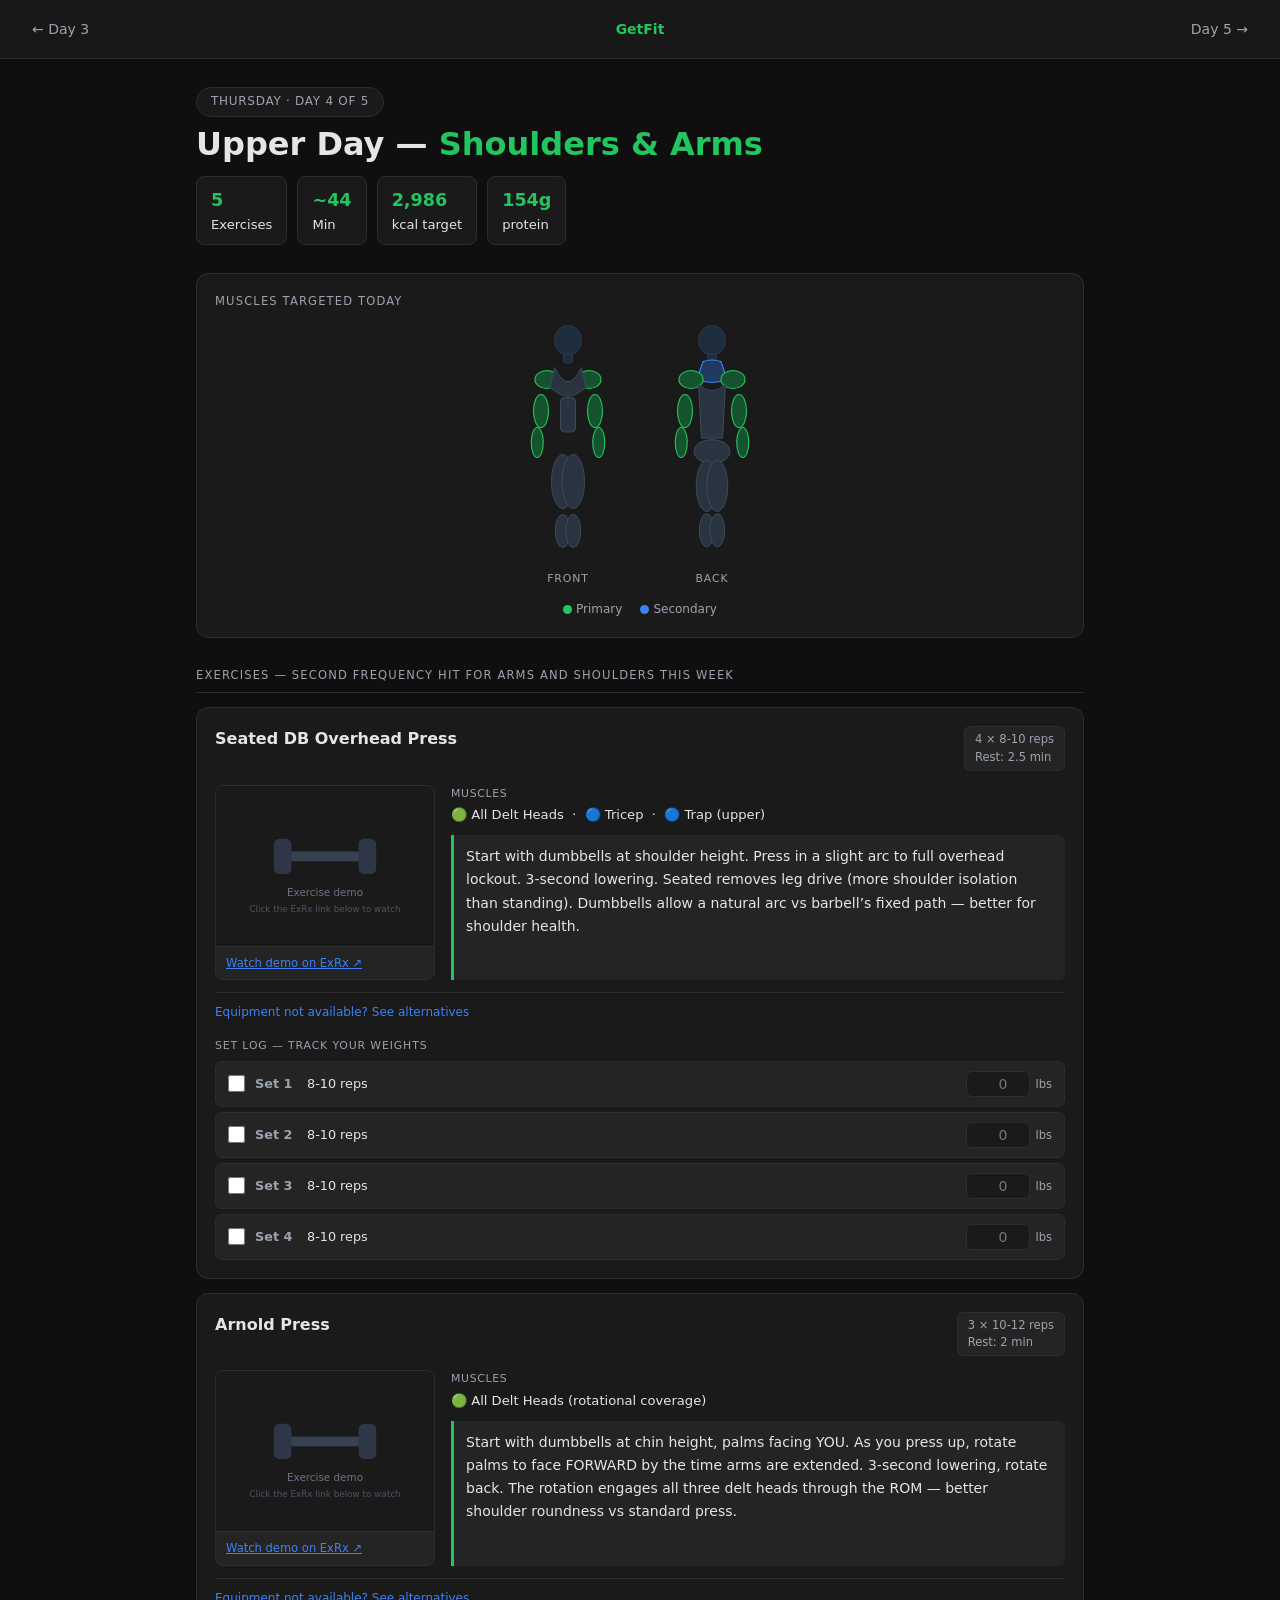
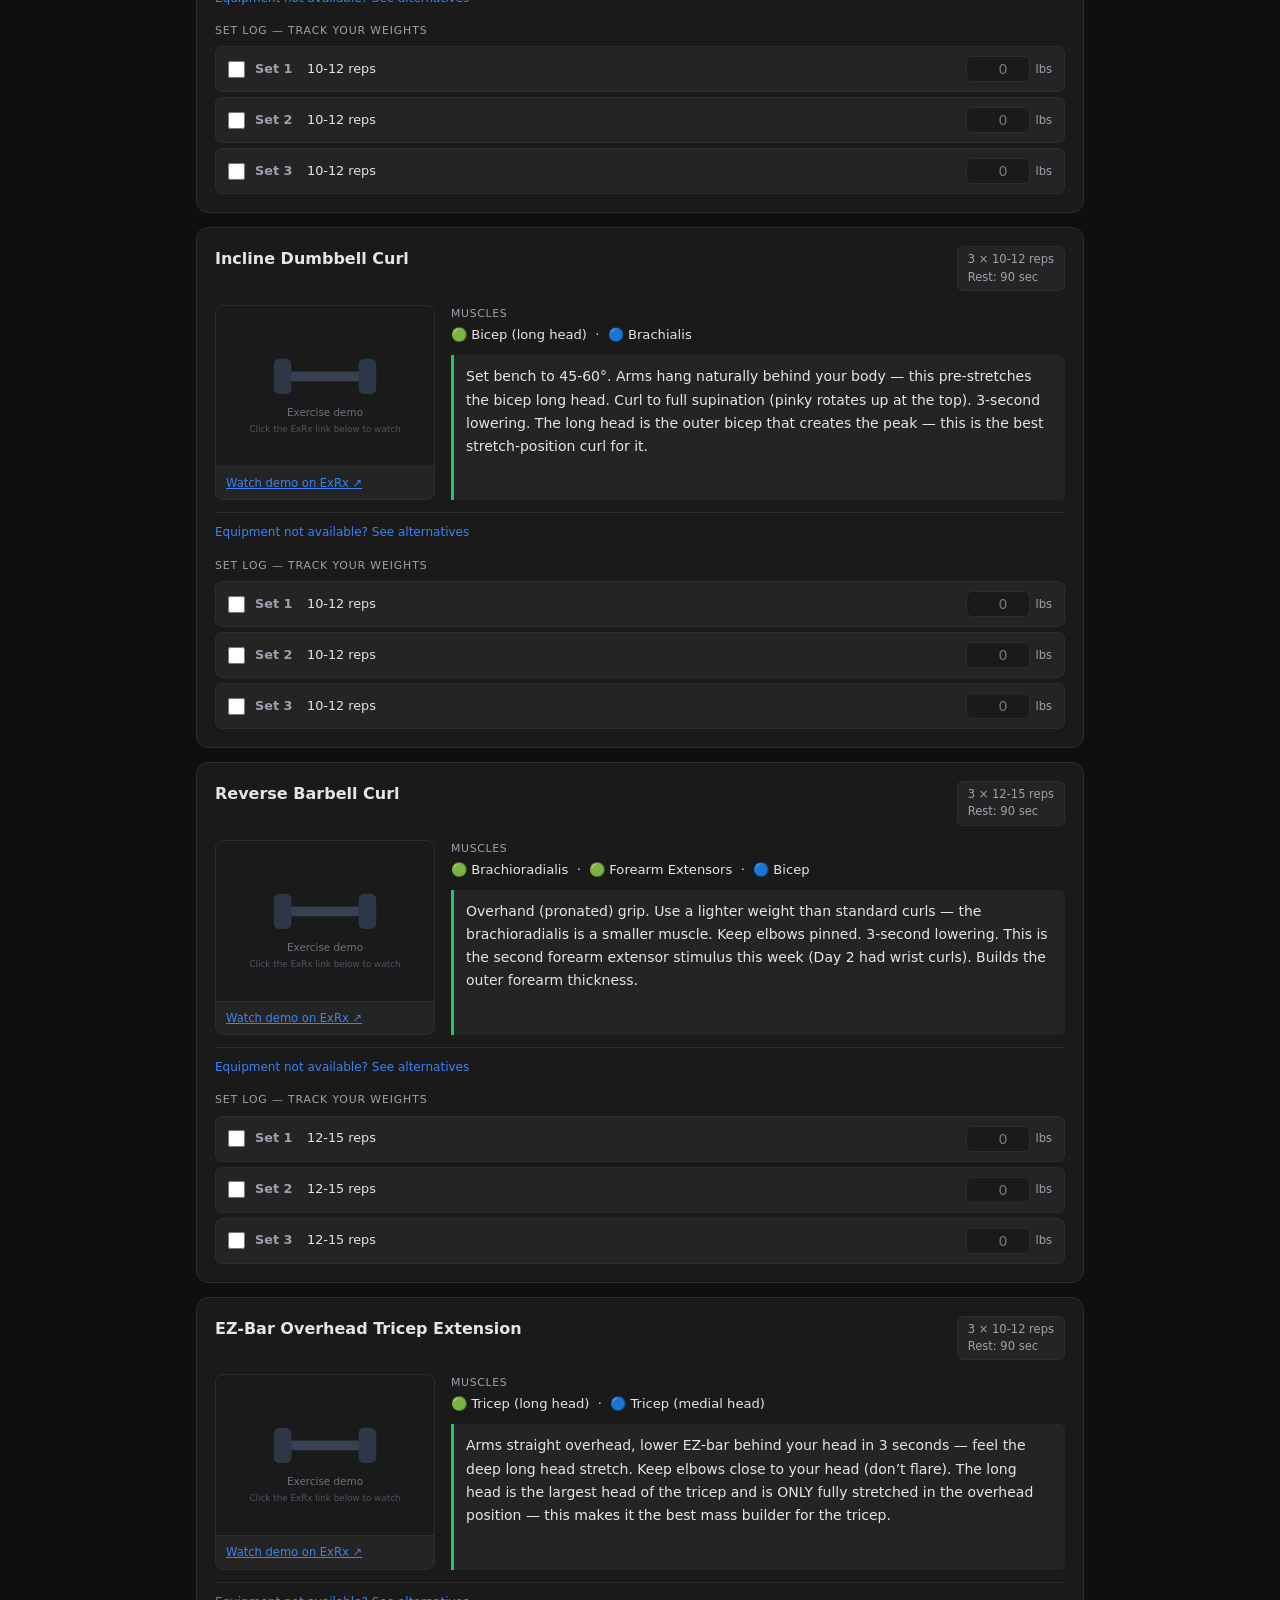
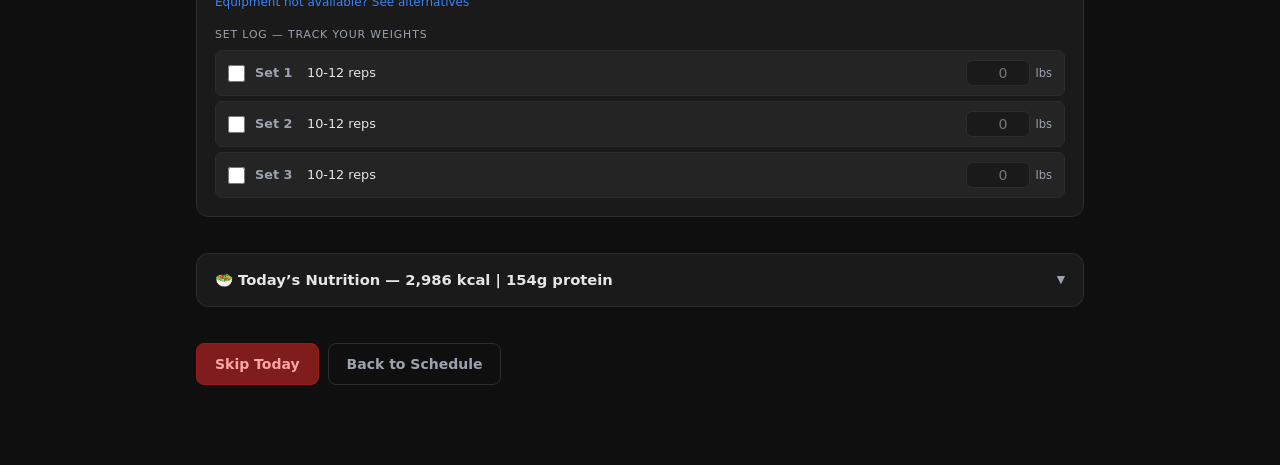
==== workouts/day4-upper.html @ 431357a0 "Merge pull request #1 from PrashantKrs/claude/muscle-gain-workout-plan-ra5Ww Muscle-gain workout pla" ====
<!DOCTYPE html>
<html lang="en">
<head>
  <meta charset="UTF-8">
  <meta name="viewport" content="width=device-width, initial-scale=1.0">
  <title>Day 4 — Upper | GetFit</title>
  <link rel="stylesheet" href="../assets/style.css">
</head>
<body>

<nav class="site-nav">
  <a class="nav-prev" href="day3-legs.html">← Day 3</a>
  <a class="nav-home" href="index.html">GetFit</a>
  <a class="nav-next" href="day5-lower.html">Day 5 →</a>
</nav>

<div class="page">
  <header class="day-header">
    <div class="day-badge">Thursday · Day 4 of 5</div>
    <h1>Upper Day — <em>Shoulders &amp; Arms</em></h1>
    <div class="day-stats">
      <div class="stat-chip"><strong>5</strong> Exercises</div>
      <div class="stat-chip"><strong>~44</strong> Min</div>
      <div class="stat-chip"><strong>2,986</strong> kcal target</div>
      <div class="stat-chip"><strong>154g</strong> protein</div>
    </div>
  </header>

  <section class="muscle-map">
    <p class="muscle-map-title">Muscles Targeted Today</p>
    <div class="muscle-figures">
      <figure class="muscle-figure">
        <svg viewBox="0 0 160 310" xmlns="http://www.w3.org/2000/svg" aria-label="Front — shoulders, biceps and forearms highlighted">
          <ellipse cx="80" cy="22" rx="18" ry="20" fill="#1e2d3d" stroke="#2d4056" stroke-width="1"/>
          <rect x="74" y="40" width="12" height="12" rx="3" fill="#1e2d3d" stroke="#2d4056" stroke-width="1"/>
          <ellipse cx="52" cy="74" rx="16" ry="12" fill="#14532d" stroke="#22c55e" stroke-width="1.5"/>
          <ellipse cx="108" cy="74" rx="16" ry="12" fill="#14532d" stroke="#22c55e" stroke-width="1.5"/>
          <path d="M62,58 Q80,96 98,58 L104,84 Q80,108 56,84 Z" fill="#2a3441" stroke="#3d4f61" stroke-width="1.2"/>
          <ellipse cx="44" cy="116" rx="10" ry="22" fill="#14532d" stroke="#22c55e" stroke-width="1.5"/>
          <ellipse cx="116" cy="116" rx="10" ry="22" fill="#14532d" stroke="#22c55e" stroke-width="1.5"/>
          <ellipse cx="39" cy="158" rx="8" ry="20" fill="#14532d" stroke="#22c55e" stroke-width="1.5"/>
          <ellipse cx="121" cy="158" rx="8" ry="20" fill="#14532d" stroke="#22c55e" stroke-width="1.5"/>
          <rect x="70" y="98" width="20" height="46" rx="5" fill="#2a3441" stroke="#3d4f61" stroke-width="1.2"/>
          <ellipse cx="73" cy="210" rx="15" ry="36" fill="#2a3441" stroke="#3d4f61" stroke-width="1.2"/>
          <ellipse cx="87" cy="210" rx="15" ry="36" fill="#2a3441" stroke="#3d4f61" stroke-width="1.2"/>
          <ellipse cx="73" cy="276" rx="10" ry="22" fill="#2a3441" stroke="#3d4f61" stroke-width="1.2"/>
          <ellipse cx="87" cy="276" rx="10" ry="22" fill="#2a3441" stroke="#3d4f61" stroke-width="1.2"/>
        </svg>
        <figcaption>Front</figcaption>
      </figure>
      <figure class="muscle-figure">
        <svg viewBox="0 0 160 310" xmlns="http://www.w3.org/2000/svg" aria-label="Back — rear delt and triceps active, traps secondary">
          <ellipse cx="80" cy="22" rx="18" ry="20" fill="#1e2d3d" stroke="#2d4056" stroke-width="1"/>
          <rect x="74" y="40" width="12" height="12" rx="3" fill="#1e2d3d" stroke="#2d4056" stroke-width="1"/>
          <path d="M68,50 Q80,46 92,50 L100,74 Q80,82 60,74 Z" fill="#1e3a5f" stroke="#3b82f6" stroke-width="1.5"/>
          <ellipse cx="52" cy="74" rx="16" ry="12" fill="#14532d" stroke="#22c55e" stroke-width="1.5"/>
          <ellipse cx="108" cy="74" rx="16" ry="12" fill="#14532d" stroke="#22c55e" stroke-width="1.5"/>
          <path d="M62,80 L66,152 L94,152 L98,80 Q80,98 62,80 Z" fill="#2a3441" stroke="#3d4f61" stroke-width="1.2"/>
          <ellipse cx="44" cy="116" rx="10" ry="22" fill="#14532d" stroke="#22c55e" stroke-width="1.5"/>
          <ellipse cx="116" cy="116" rx="10" ry="22" fill="#14532d" stroke="#22c55e" stroke-width="1.5"/>
          <ellipse cx="39" cy="158" rx="8" ry="20" fill="#14532d" stroke="#22c55e" stroke-width="1.5"/>
          <ellipse cx="121" cy="158" rx="8" ry="20" fill="#14532d" stroke="#22c55e" stroke-width="1.5"/>
          <ellipse cx="80" cy="170" rx="24" ry="16" fill="#2a3441" stroke="#3d4f61" stroke-width="1.2"/>
          <ellipse cx="73" cy="216" rx="14" ry="34" fill="#2a3441" stroke="#3d4f61" stroke-width="1.2"/>
          <ellipse cx="87" cy="216" rx="14" ry="34" fill="#2a3441" stroke="#3d4f61" stroke-width="1.2"/>
          <ellipse cx="73" cy="275" rx="10" ry="22" fill="#2a3441" stroke="#3d4f61" stroke-width="1.2"/>
          <ellipse cx="87" cy="275" rx="10" ry="22" fill="#2a3441" stroke="#3d4f61" stroke-width="1.2"/>
        </svg>
        <figcaption>Back</figcaption>
      </figure>
    </div>
    <div class="muscle-legend">
      <span><span class="ldot" style="background:#22c55e"></span>Primary</span>
      <span><span class="ldot" style="background:#3b82f6"></span>Secondary</span>
    </div>
  </section>

  <section>
    <p class="section-hd">Exercises — second frequency hit for arms and shoulders this week</p>

    <article class="exercise-card" data-day="4" data-exercise="db-ohp" data-sets="4" data-reps="8-10">
      <div class="exercise-header"><h3>Seated DB Overhead Press</h3><span class="exercise-meta">4 × 8-10 reps<br>Rest: 2.5 min</span></div>
      <div class="exercise-body">
        <figure class="exercise-demo">
          <img src="../assets/exercise-placeholder.svg" alt="Seated dumbbell overhead press — press to full overhead lockout, builds all three delt heads" loading="lazy">
          <figcaption><a href="https://exrx.net/WeightExercises/DeltoidAnterior/DBSeatedPress" target="_blank" rel="noopener">Watch demo on ExRx ↗</a></figcaption>
        </figure>
        <div class="exercise-info">
          <div class="muscles-line"><span class="label">Muscles</span>🟢 All Delt Heads &nbsp;·&nbsp; 🔵 Tricep &nbsp;·&nbsp; 🔵 Trap (upper)</div>
          <p class="cue">Start with dumbbells at shoulder height. Press in a slight arc to full overhead lockout. 3-second lowering. Seated removes leg drive (more shoulder isolation than standing). Dumbbells allow a natural arc vs barbell’s fixed path — better for shoulder health.</p>
        </div>
      </div>
      <details class="substitutes"><summary>Equipment not available? See alternatives</summary>
        <div class="substitutes-body">
          <div class="sub-item"><strong>Barbell Overhead Press</strong><span>Slightly less natural arc. Same stimulus. Same sets/reps.</span></div>
          <div class="sub-item"><strong>Smith Machine OHP</strong><span>Fixed path. Use when dumbbells are occupied. Same sets/reps.</span></div>
          <div class="sub-item"><strong>Machine Shoulder Press</strong><span>Guided path. Good if shoulder discomfort with free weights. Same sets/reps.</span></div>
        </div>
      </details>
      <div class="set-log" data-day="4" data-exercise="db-ohp" data-sets="4" data-reps="8-10"></div>
    </article>

    <article class="exercise-card" data-day="4" data-exercise="arnold-press" data-sets="3" data-reps="10-12">
      <div class="exercise-header"><h3>Arnold Press</h3><span class="exercise-meta">3 × 10-12 reps<br>Rest: 2 min</span></div>
      <div class="exercise-body">
        <figure class="exercise-demo">
          <img src="../assets/exercise-placeholder.svg" alt="Arnold press — rotate palms from facing you to facing forward as you press overhead" loading="lazy">
          <figcaption><a href="https://exrx.net/WeightExercises/DeltoidAnterior/DBSeatedArnoldPress" target="_blank" rel="noopener">Watch demo on ExRx ↗</a></figcaption>
        </figure>
        <div class="exercise-info">
          <div class="muscles-line"><span class="label">Muscles</span>🟢 All Delt Heads (rotational coverage)</div>
          <p class="cue">Start with dumbbells at chin height, palms facing YOU. As you press up, rotate palms to face FORWARD by the time arms are extended. 3-second lowering, rotate back. The rotation engages all three delt heads through the ROM — better shoulder roundness vs standard press.</p>
        </div>
      </div>
      <details class="substitutes"><summary>Equipment not available? See alternatives</summary>
        <div class="substitutes-body">
          <div class="sub-item"><strong>Seated DB OHP (standard)</strong><span>Skip rotation. Just add another set of standard OHP instead. 4 total sets.</span></div>
          <div class="sub-item"><strong>Landmine Press</strong><span>Angled press. Great for shoulder health. 3×10-12 each arm.</span></div>
        </div>
      </details>
      <div class="set-log" data-day="4" data-exercise="arnold-press" data-sets="3" data-reps="10-12"></div>
    </article>

    <article class="exercise-card" data-day="4" data-exercise="incline-curl" data-sets="3" data-reps="10-12">
      <div class="exercise-header"><h3>Incline Dumbbell Curl</h3><span class="exercise-meta">3 × 10-12 reps<br>Rest: 90 sec</span></div>
      <div class="exercise-body">
        <figure class="exercise-demo">
          <img src="../assets/exercise-placeholder.svg" alt="Incline dumbbell curl — arms hang behind body for maximum long head bicep stretch" loading="lazy">
          <figcaption><a href="https://exrx.net/WeightExercises/Biceps/DBInclineCurl" target="_blank" rel="noopener">Watch demo on ExRx ↗</a></figcaption>
        </figure>
        <div class="exercise-info">
          <div class="muscles-line"><span class="label">Muscles</span>🟢 Bicep (long head) &nbsp;·&nbsp; 🔵 Brachialis</div>
          <p class="cue">Set bench to 45-60°. Arms hang naturally behind your body — this pre-stretches the bicep long head. Curl to full supination (pinky rotates up at the top). 3-second lowering. The long head is the outer bicep that creates the peak — this is the best stretch-position curl for it.</p>
        </div>
      </div>
      <details class="substitutes"><summary>Equipment not available? See alternatives</summary>
        <div class="substitutes-body">
          <div class="sub-item"><strong>Cable Curl (low pulley)</strong><span>Constant tension. 3×12-15.</span></div>
          <div class="sub-item"><strong>Preacher Curl</strong><span>Isolates at the shortened position. Good paired with incline for full ROM coverage. Same sets/reps.</span></div>
          <div class="sub-item"><strong>Concentration Curl</strong><span>Seated, elbow braced on thigh. High peak contraction. 3×10-12.</span></div>
        </div>
      </details>
      <div class="set-log" data-day="4" data-exercise="incline-curl" data-sets="3" data-reps="10-12"></div>
    </article>

    <article class="exercise-card" data-day="4" data-exercise="reverse-curl" data-sets="3" data-reps="12-15">
      <div class="exercise-header"><h3>Reverse Barbell Curl</h3><span class="exercise-meta">3 × 12-15 reps<br>Rest: 90 sec</span></div>
      <div class="exercise-body">
        <figure class="exercise-demo">
          <img src="../assets/exercise-placeholder.svg" alt="Reverse barbell curl — overhand grip, targets brachioradialis and forearm extensors" loading="lazy">
          <figcaption><a href="https://exrx.net/WeightExercises/Brachioradialis/BBReverseCurl" target="_blank" rel="noopener">Watch demo on ExRx ↗</a></figcaption>
        </figure>
        <div class="exercise-info">
          <div class="muscles-line"><span class="label">Muscles</span>🟢 Brachioradialis &nbsp;·&nbsp; 🟢 Forearm Extensors &nbsp;·&nbsp; 🔵 Bicep</div>
          <p class="cue">Overhand (pronated) grip. Use a lighter weight than standard curls — the brachioradialis is a smaller muscle. Keep elbows pinned. 3-second lowering. This is the second forearm extensor stimulus this week (Day 2 had wrist curls). Builds the outer forearm thickness.</p>
        </div>
      </div>
      <details class="substitutes"><summary>Equipment not available? See alternatives</summary>
        <div class="substitutes-body">
          <div class="sub-item"><strong>Reverse DB Curl</strong><span>Same movement with dumbbells. Allows independent arm action. Same sets/reps.</span></div>
          <div class="sub-item"><strong>Reverse Cable Curl</strong><span>Constant tension. 3×12-15.</span></div>
          <div class="sub-item"><strong>EZ-Bar Reverse Curl</strong><span>Reduces wrist strain vs straight bar. Same sets/reps.</span></div>
        </div>
      </details>
      <div class="set-log" data-day="4" data-exercise="reverse-curl" data-sets="3" data-reps="12-15"></div>
    </article>

    <article class="exercise-card" data-day="4" data-exercise="oh-tricep-ext" data-sets="3" data-reps="10-12">
      <div class="exercise-header"><h3>EZ-Bar Overhead Tricep Extension</h3><span class="exercise-meta">3 × 10-12 reps<br>Rest: 90 sec</span></div>
      <div class="exercise-body">
        <figure class="exercise-demo">
          <img src="../assets/exercise-placeholder.svg" alt="EZ-bar overhead tricep extension — arms overhead, lower behind head for long head stretch" loading="lazy">
          <figcaption><a href="https://exrx.net/WeightExercises/Triceps/EZLyingTriExtension" target="_blank" rel="noopener">Watch demo on ExRx ↗</a></figcaption>
        </figure>
        <div class="exercise-info">
          <div class="muscles-line"><span class="label">Muscles</span>🟢 Tricep (long head) &nbsp;·&nbsp; 🔵 Tricep (medial head)</div>
          <p class="cue">Arms straight overhead, lower EZ-bar behind your head in 3 seconds — feel the deep long head stretch. Keep elbows close to your head (don’t flare). The long head is the largest head of the tricep and is ONLY fully stretched in the overhead position — this makes it the best mass builder for the tricep.</p>
        </div>
      </div>
      <details class="substitutes"><summary>Equipment not available? See alternatives</summary>
        <div class="substitutes-body">
          <div class="sub-item"><strong>DB Overhead Tricep Extension</strong><span>One dumbbell, both hands. Same movement. Same sets/reps.</span></div>
          <div class="sub-item"><strong>Cable Overhead Extension (rope)</strong><span>Cable from low pulley, face away, extend overhead. Constant tension. 3×12-15.</span></div>
          <div class="sub-item"><strong>Skull Crusher (lying)</strong><span>Lower bar to forehead. Hits long head differently. 3×10-12.</span></div>
        </div>
      </details>
      <div class="set-log" data-day="4" data-exercise="oh-tricep-ext" data-sets="3" data-reps="10-12"></div>
    </article>
  </section>

  <details class="nutrition-details">
    <summary>🥗 Today’s Nutrition — 2,986 kcal | 154g protein</summary>
    <div class="nutrition-body">
      <div class="macro-row">
        <div class="macro-chip"><span class="mv">2,986</span><span class="ml">Calories</span></div>
        <div class="macro-chip"><span class="mv">154g</span><span class="ml">Protein</span></div>
        <div class="macro-chip"><span class="mv">326g</span><span class="ml">Carbs</span></div>
        <div class="macro-chip"><span class="mv">119g</span><span class="ml">Fat</span></div>
      </div>
      <div class="meal-table">
        <div class="meal-row"><span class="meal-time">7–8 am<br>Breakfast</span><span>4 scrambled eggs + 2 whole-grain toast + 1 cup oats + banana</span><span class="meal-kcal">~700 kcal<br>55P/90C/25F</span></div>
        <div class="meal-row"><span class="meal-time">9 am<br>Pre-workout</span><span>Whey shake + 4 rice cakes + 1 tbsp peanut butter</span><span class="meal-kcal">~380 kcal<br>35P/50C/8F</span></div>
        <div class="meal-row"><span class="meal-time">10:15 am<br>Post-workout</span><span>Whey shake + 1 cup white rice + banana</span><span class="meal-kcal">~420 kcal<br>35P/80C/5F</span></div>
        <div class="meal-row"><span class="meal-time">12:30 pm<br>Lunch</span><span>200g chicken breast + 1.5 cups brown rice + broccoli + olive oil</span><span class="meal-kcal">~720 kcal<br>55P/70C/18F</span></div>
        <div class="meal-row"><span class="meal-time">3:30 pm<br>Snack</span><span>200g Greek yogurt + 40g granola + mixed berries</span><span class="meal-kcal">~380 kcal<br>20P/50C/8F</span></div>
        <div class="meal-row"><span class="meal-time">7 pm<br>Dinner</span><span>180g salmon or lean beef + 200g sweet potato + salad + ¼ avocado</span><span class="meal-kcal">~650 kcal<br>45P/55C/30F</span></div>
      </div>
      <p class="nutrition-note">💡 Arms and shoulders are smaller muscles — recovery is faster. Still hit your full protein target. Tomorrow is deadlift day, so eat well tonight. <a href="../nutrition/calorie-targets.html">Full nutrition math →</a></p>
    </div>
  </details>

  <div class="action-bar">
    <button class="btn btn-danger" id="btn-skip" aria-label="Skip today">Skip Today</button>
    <a class="btn btn-ghost" href="index.html">Back to Schedule</a>
  </div>
  <div class="skip-notice" id="skip-notice" role="alert">✓ Today skipped. Schedule adjusts automatically.</div>
</div>

<script src="../assets/tracker.js"></script>
</body>
</html>
---- assets/style.css ----
/* GetFit — Dark Theme */
:root {
  --bg: #0f0f0f; --surface: #1a1a1a; --surface2: #242424;
  --border: #2d2d2d; --text: #e5e5e5; --muted: #9ca3af;
  --accent: #22c55e; --accent2: #3b82f6; --danger: #ef4444;
  --warning: #f59e0b; --radius: 12px;
  --font: system-ui, -apple-system, BlinkMacSystemFont, 'Segoe UI', sans-serif;
}

*, *::before, *::after { box-sizing: border-box; margin: 0; padding: 0; }
body { background: var(--bg); color: var(--text); font-family: var(--font); line-height: 1.6; min-height: 100vh; }
img { max-width: 100%; display: block; }
a { color: var(--accent2); }
button { cursor: pointer; font-family: inherit; border: none; }

/* Nav */
.site-nav {
  position: sticky; top: 0; z-index: 100;
  background: rgba(26,26,26,0.96);
  border-bottom: 1px solid var(--border);
  display: flex; align-items: center; justify-content: space-between;
  padding: 12px 20px; backdrop-filter: blur(8px);
}
.site-nav a { color: var(--text); text-decoration: none; font-size: 0.875rem; padding: 6px 12px; border-radius: 6px; transition: background 0.15s; }
.site-nav a:hover { background: var(--surface2); }
.site-nav .nav-home { color: var(--accent); font-weight: 700; }
.site-nav .nav-prev, .site-nav .nav-next { color: var(--muted); }

/* Layout */
.page { max-width: 920px; margin: 0 auto; padding: 28px 16px 80px; }

/* Day Header */
.day-header { margin-bottom: 28px; }
.day-badge { display: inline-flex; align-items: center; gap: 8px; background: var(--surface); border: 1px solid var(--border); border-radius: 999px; padding: 4px 14px; font-size: 0.75rem; color: var(--muted); margin-bottom: 10px; text-transform: uppercase; letter-spacing: 0.06em; }
.day-header h1 { font-size: clamp(1.5rem, 4vw, 2rem); font-weight: 800; line-height: 1.1; }
.day-header h1 em { color: var(--accent); font-style: normal; }
.day-stats { display: flex; gap: 10px; flex-wrap: wrap; margin-top: 14px; }
.stat-chip { background: var(--surface); border: 1px solid var(--border); border-radius: 8px; padding: 9px 14px; font-size: 0.82rem; }
.stat-chip strong { display: block; font-size: 1.1rem; color: var(--accent); font-weight: 800; }

/* Muscle Map */
.muscle-map { background: var(--surface); border: 1px solid var(--border); border-radius: var(--radius); padding: 18px; margin-bottom: 28px; }
.muscle-map-title { font-size: 0.72rem; text-transform: uppercase; letter-spacing: 0.1em; color: var(--muted); margin-bottom: 14px; }
.muscle-figures { display: flex; gap: 24px; justify-content: center; flex-wrap: wrap; align-items: flex-start; }
.muscle-figure { text-align: center; }
.muscle-figure figcaption { font-size: 0.68rem; color: var(--muted); margin-top: 6px; text-transform: uppercase; letter-spacing: 0.08em; }
.muscle-figures svg { width: 120px; height: auto; }
.muscle-legend { display: flex; gap: 18px; justify-content: center; margin-top: 12px; font-size: 0.75rem; color: var(--muted); }
.ldot { width: 9px; height: 9px; border-radius: 50%; display: inline-block; margin-right: 4px; vertical-align: middle; }

/* Section Header */
.section-hd { font-size: 0.72rem; text-transform: uppercase; letter-spacing: 0.1em; color: var(--muted); margin-bottom: 14px; padding-bottom: 8px; border-bottom: 1px solid var(--border); }

/* Exercise Card */
.exercise-card { background: var(--surface); border: 1px solid var(--border); border-radius: var(--radius); padding: 18px; margin-bottom: 14px; transition: border-color 0.2s; }
.exercise-card.completed { border-color: var(--accent); background: #0d1f10; }
.exercise-header { display: flex; align-items: flex-start; justify-content: space-between; gap: 10px; margin-bottom: 14px; }
.exercise-header h3 { font-size: 1rem; font-weight: 700; }
.exercise-meta { background: var(--surface2); border: 1px solid var(--border); border-radius: 6px; padding: 4px 10px; font-size: 0.72rem; color: var(--muted); white-space: nowrap; flex-shrink: 0; line-height: 1.5; }
.exercise-body { display: grid; grid-template-columns: 220px 1fr; gap: 16px; }
@media (max-width: 600px) { .exercise-body { grid-template-columns: 1fr; } }
.exercise-demo { border-radius: 8px; overflow: hidden; background: var(--surface2); border: 1px solid var(--border); display: flex; flex-direction: column; }
.exercise-demo img { width: 100%; height: 160px; object-fit: cover; }
.exercise-demo figcaption { padding: 7px 10px; font-size: 0.72rem; border-top: 1px solid var(--border); }
.exercise-info { display: flex; flex-direction: column; gap: 10px; }
.muscles-line { font-size: 0.82rem; line-height: 1.6; }
.muscles-line .label { color: var(--muted); font-size: 0.68rem; text-transform: uppercase; letter-spacing: 0.06em; display: block; margin-bottom: 2px; }
.cue { font-size: 0.875rem; line-height: 1.65; background: var(--surface2); border-left: 3px solid var(--accent); padding: 10px 12px; border-radius: 0 6px 6px 0; flex: 1; }

/* Substitutes */
.substitutes { margin-top: 12px; border-top: 1px solid var(--border); padding-top: 10px; }
.substitutes summary { cursor: pointer; font-size: 0.75rem; color: var(--accent2); list-style: none; user-select: none; }
.substitutes summary::-webkit-details-marker { display: none; }
.substitutes-body { margin-top: 10px; display: flex; flex-direction: column; gap: 7px; }
.sub-item { background: var(--surface2); border: 1px solid var(--border); border-radius: 6px; padding: 9px 12px; font-size: 0.8rem; }
.sub-item strong { color: var(--accent2); display: block; margin-bottom: 2px; }
.sub-item span { color: var(--muted); }

/* Set Log */
.set-log { margin-top: 14px; }
.set-log-title { font-size: 0.68rem; text-transform: uppercase; letter-spacing: 0.08em; color: var(--muted); margin-bottom: 7px; }
.set-rows { display: flex; flex-direction: column; gap: 5px; }
.set-row { display: flex; align-items: center; gap: 10px; background: var(--surface2); border: 1px solid var(--border); border-radius: 7px; padding: 9px 12px; transition: all 0.15s; }
.set-row.done { border-color: var(--accent); background: #0d1f10; }
.set-row input[type="checkbox"] { width: 17px; height: 17px; accent-color: var(--accent); cursor: pointer; flex-shrink: 0; }
.set-num { font-size: 0.8rem; font-weight: 700; min-width: 42px; color: var(--muted); }
.set-reps-lbl { font-size: 0.8rem; color: var(--text); flex: 1; }
.weight-wrap { display: flex; align-items: center; gap: 5px; margin-left: auto; }
.weight-wrap input[type="number"] { width: 64px; background: var(--surface); border: 1px solid var(--border); color: var(--text); border-radius: 6px; padding: 4px 7px; text-align: right; font-size: 0.875rem; font-family: inherit; }
.weight-wrap input[type="number"]:focus { outline: none; border-color: var(--accent); }
.weight-wrap .unit { font-size: 0.72rem; color: var(--muted); }

/* Nutrition */
.nutrition-details { margin-top: 36px; background: var(--surface); border: 1px solid var(--border); border-radius: var(--radius); }
.nutrition-details summary { cursor: pointer; list-style: none; display: flex; align-items: center; justify-content: space-between; padding: 14px 18px; font-weight: 600; font-size: 0.92rem; user-select: none; }
.nutrition-details summary::-webkit-details-marker { display: none; }
.nutrition-details summary::after { content: '▼'; font-size: 0.68rem; color: var(--muted); transition: transform 0.2s; }
.nutrition-details[open] summary::after { transform: rotate(180deg); }
.nutrition-details[open] summary { border-bottom: 1px solid var(--border); }
.nutrition-body { padding: 18px; }
.macro-row { display: flex; gap: 9px; flex-wrap: wrap; margin-bottom: 20px; }
.macro-chip { flex: 1; min-width: 80px; text-align: center; background: var(--surface2); border: 1px solid var(--border); border-radius: 8px; padding: 11px; }
.macro-chip .mv { font-size: 1.4rem; font-weight: 800; color: var(--accent); display: block; line-height: 1; }
.macro-chip .ml { font-size: 0.68rem; color: var(--muted); text-transform: uppercase; letter-spacing: 0.06em; display: block; margin-top: 3px; }
.meal-table { display: flex; flex-direction: column; }
.meal-row { display: grid; grid-template-columns: 110px 1fr 90px; gap: 10px; align-items: start; padding: 10px 0; border-bottom: 1px solid var(--border); font-size: 0.83rem; }
.meal-row:last-child { border-bottom: none; }
.meal-time { color: var(--accent2); font-weight: 600; font-size: 0.76rem; }
.meal-kcal { text-align: right; color: var(--muted); font-size: 0.74rem; }
.nutrition-note { font-size: 0.8rem; color: var(--muted); margin-top: 14px; line-height: 1.5; }

/* Action Bar */
.action-bar { display: flex; gap: 9px; flex-wrap: wrap; margin-top: 36px; }
.btn { display: inline-flex; align-items: center; gap: 7px; padding: 9px 18px; border-radius: 8px; font-weight: 600; font-size: 0.875rem; border: 1px solid transparent; transition: all 0.15s; cursor: pointer; font-family: inherit; }
.btn-danger { background: #7f1d1d; color: #fca5a5; border-color: #991b1b; }
.btn-danger:hover { background: #991b1b; }
.btn-ghost { background: transparent; color: var(--muted); border-color: var(--border); text-decoration: none; }
.btn-ghost:hover { background: var(--surface2); color: var(--text); }
.skip-notice { background: #1c1007; border: 1px solid var(--warning); border-radius: 8px; padding: 11px 16px; margin-top: 10px; color: var(--warning); font-size: 0.83rem; display: none; }
.skip-notice.show { display: block; }

/* Index */
.index-hero { text-align: center; padding: 36px 16px 24px; }
.index-hero h1 { font-size: clamp(1.8rem, 5vw, 2.6rem); font-weight: 900; }
.index-hero h1 em { color: var(--accent); font-style: normal; }
.index-hero p { color: var(--muted); margin-top: 8px; }
.progress-card { max-width: 480px; margin: 20px auto 36px; background: var(--surface); border: 1px solid var(--border); border-radius: var(--radius); padding: 16px 20px; }
.progress-labels { display: flex; justify-content: space-between; font-size: 0.8rem; color: var(--muted); margin-bottom: 7px; }
.progress-bg { background: var(--surface2); border-radius: 999px; height: 7px; overflow: hidden; }
.progress-fill { height: 100%; background: var(--accent); border-radius: 999px; transition: width 0.5s; }
.reset-link { font-size: 0.75rem; color: var(--muted); cursor: pointer; margin-top: 8px; display: inline-block; }
.reset-link:hover { color: var(--text); }
.week-grid { display: grid; grid-template-columns: repeat(auto-fill, minmax(240px, 1fr)); gap: 12px; }
.day-card { background: var(--surface); border: 1px solid var(--border); border-radius: var(--radius); padding: 18px; text-decoration: none; color: var(--text); display: block; transition: border-color 0.2s, transform 0.1s; }
.day-card:hover { border-color: #4b5563; transform: translateY(-1px); }
.day-card.today { border-color: var(--accent); background: #0d1f10; }
.day-card.rest { opacity: 0.5; cursor: default; pointer-events: none; }
.card-weekday { font-size: 0.68rem; text-transform: uppercase; letter-spacing: 0.08em; color: var(--muted); margin-bottom: 5px; }
.card-title { font-size: 0.98rem; font-weight: 700; margin-bottom: 3px; }
.card-focus { font-size: 0.8rem; color: var(--muted); margin-bottom: 10px; }
.muscle-tags { display: flex; flex-wrap: wrap; gap: 4px; }
.tag { background: var(--surface2); border: 1px solid var(--border); border-radius: 999px; padding: 2px 9px; font-size: 0.68rem; color: var(--muted); }
.tag.p { background: #0f2a18; border-color: #22c55e55; color: #86efac; }
.today-lbl { font-size: 0.68rem; font-weight: 700; color: var(--accent); text-transform: uppercase; letter-spacing: 0.06em; margin-bottom: 7px; display: block; }

/* Nutrition Pages */
.card-block { background: var(--surface); border: 1px solid var(--border); border-radius: var(--radius); padding: 20px; margin-bottom: 18px; }
.card-block h2 { font-size: 0.98rem; font-weight: 700; margin-bottom: 14px; }
.info-table { width: 100%; border-collapse: collapse; font-size: 0.875rem; }
.info-table th, .info-table td { padding: 10px 14px; text-align: left; border-bottom: 1px solid var(--border); }
.info-table th { color: var(--muted); font-size: 0.72rem; text-transform: uppercase; letter-spacing: 0.06em; }
.info-table tr:last-child td { border-bottom: none; }
.hl td { color: var(--accent); font-weight: 700; }

/* Rest/Recovery */
.rest-banner { background: linear-gradient(135deg,#0a1220,#0a1f12); border: 1px solid var(--accent2); border-radius: var(--radius); padding: 36px; text-align: center; margin-bottom: 28px; }
.rest-banner h1 { font-size: 1.8rem; font-weight: 800; margin-bottom: 8px; }
.rest-banner p { color: var(--muted); }

/* Utility */
.mt-4 { margin-top: 16px; } .mb-4 { margin-bottom: 16px; }
.text-muted { color: var(--muted); } .text-accent { color: var(--accent); }
.text-sm { font-size: 0.83rem; }
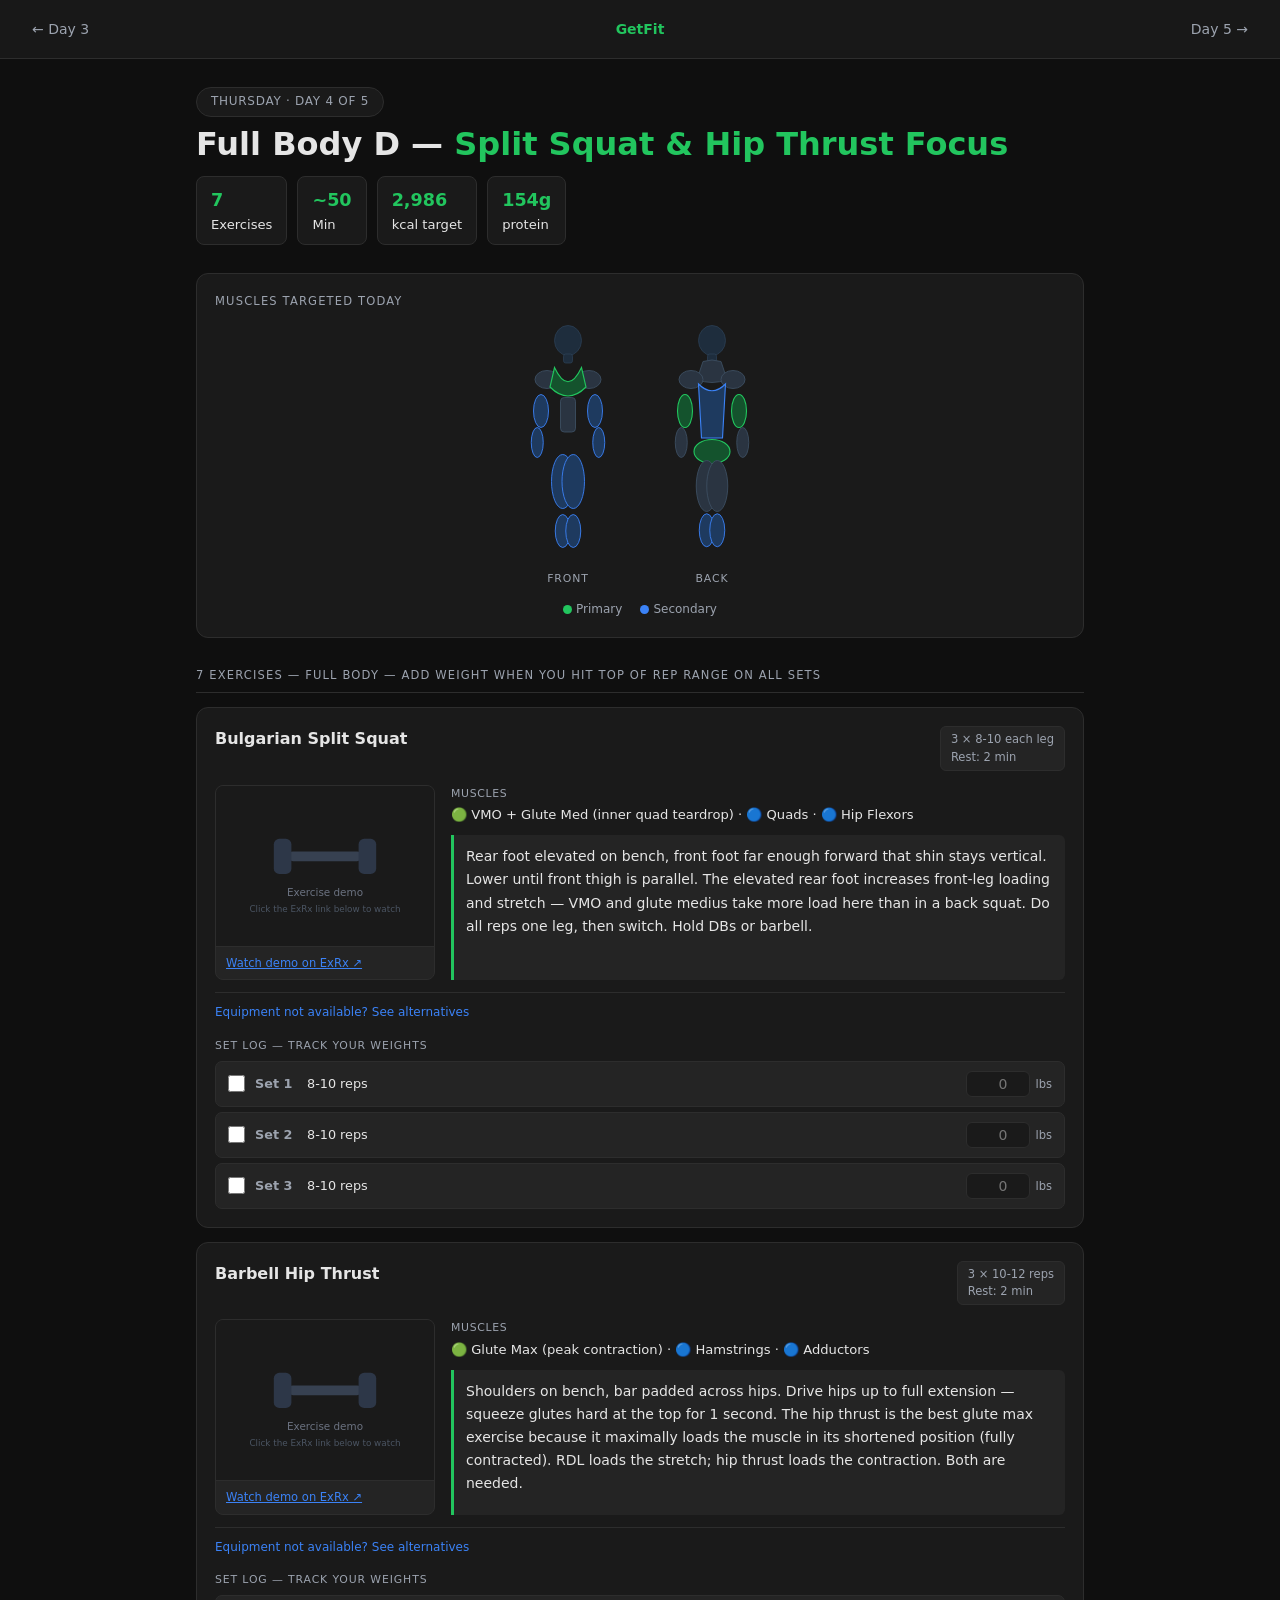
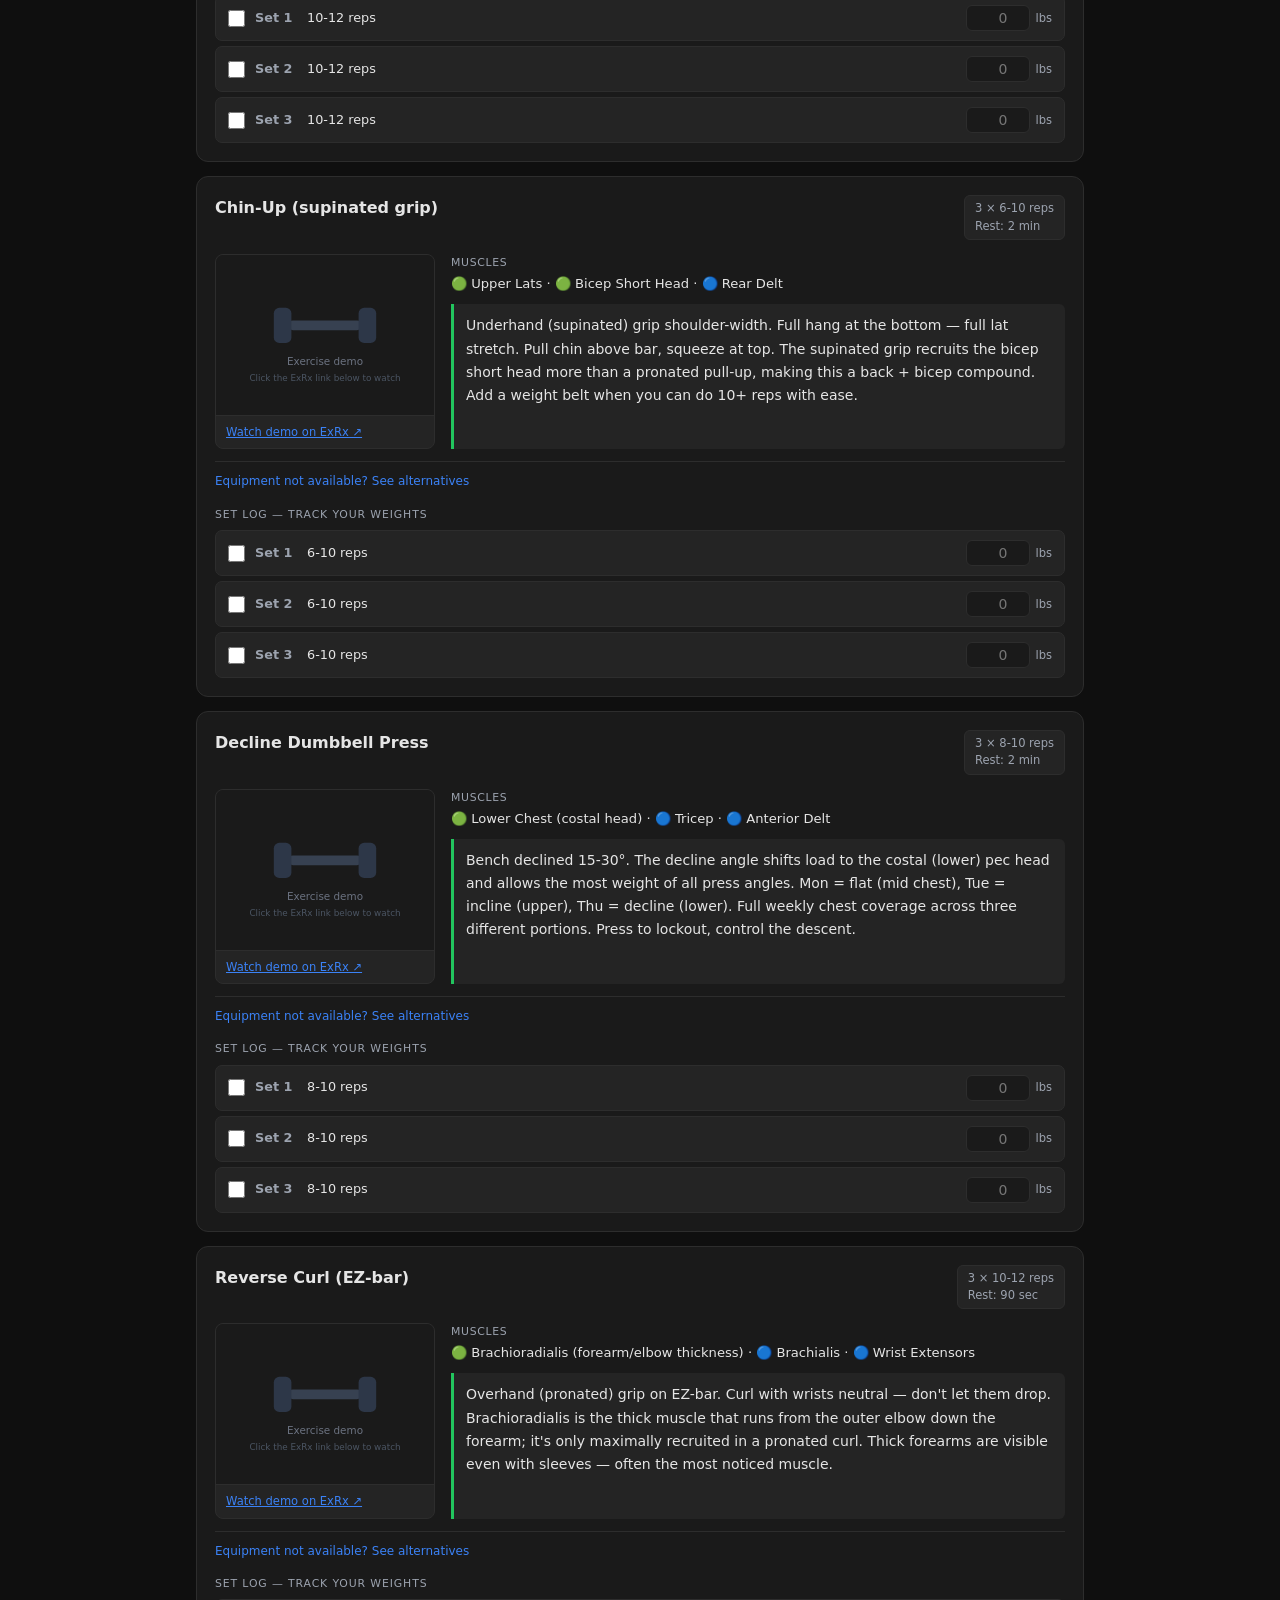
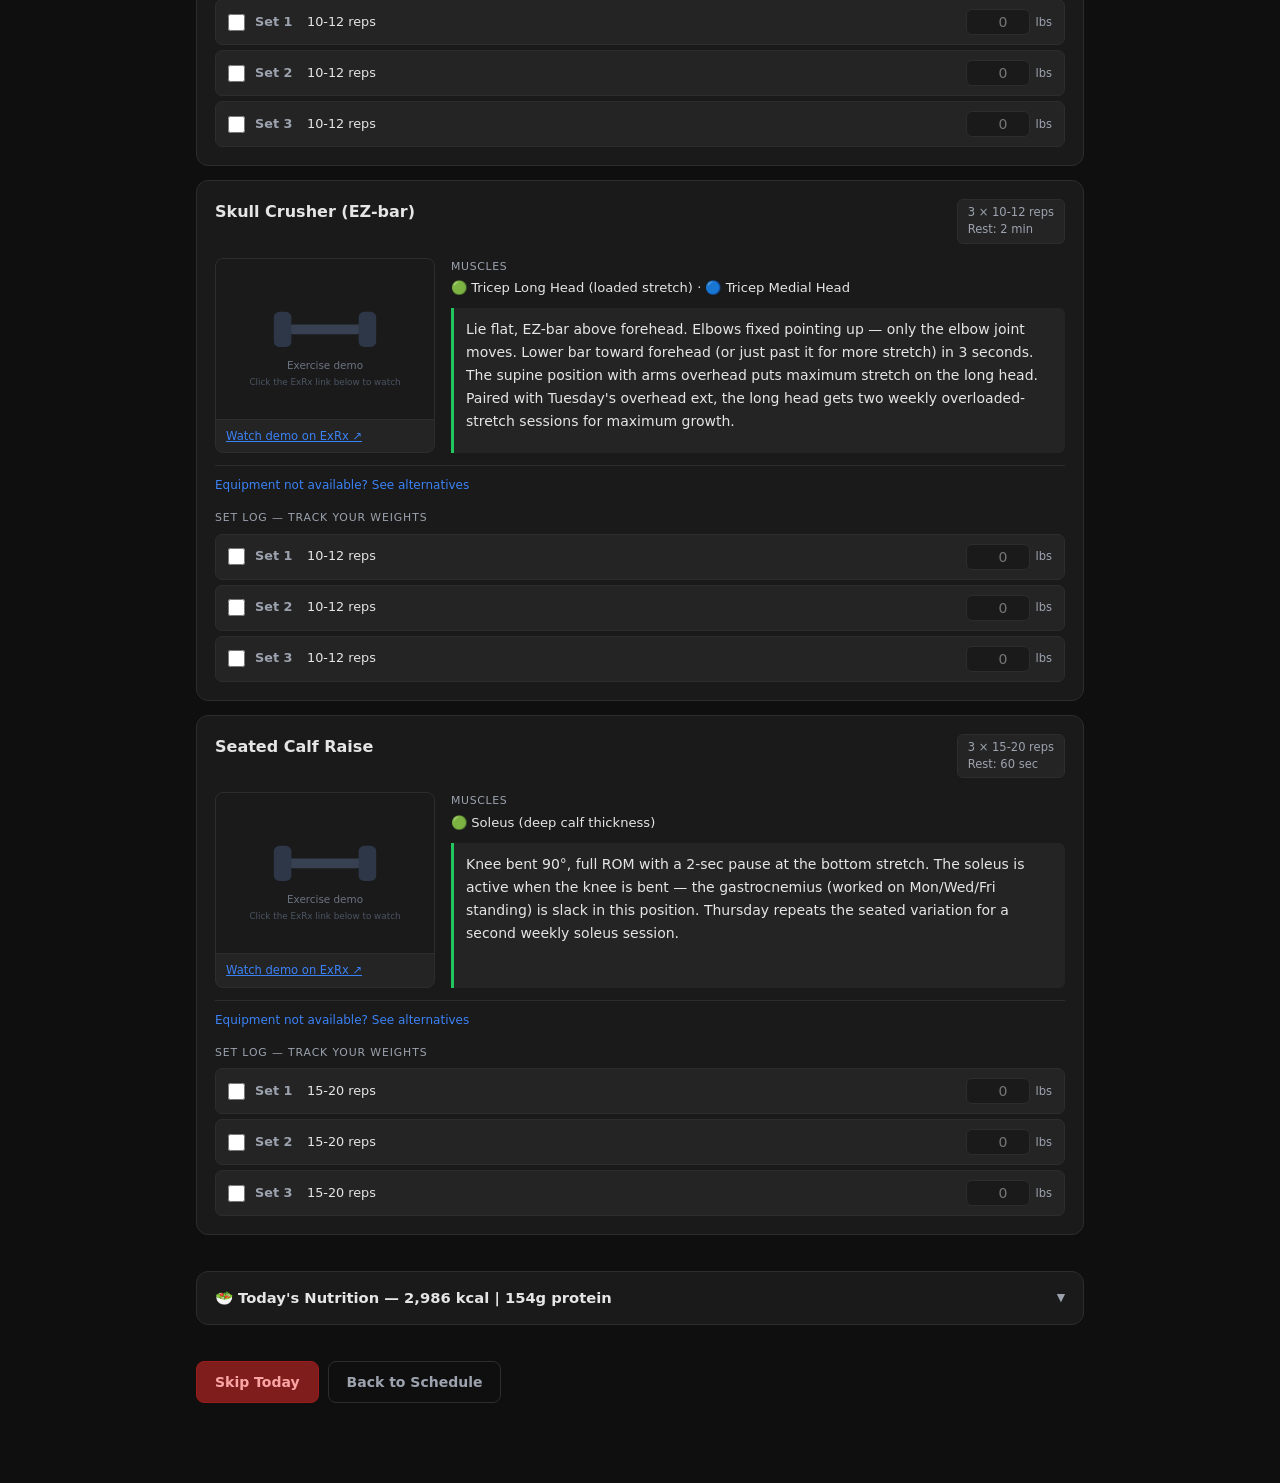
==== commit 4419794c: "feat: full-body rotating split — days 4-5, index, tracker" ====
--- a/workouts/day4-upper.html
+++ b/workouts/day4-upper.html
@@ -3,24 +3,22 @@
 <head>
   <meta charset="UTF-8">
   <meta name="viewport" content="width=device-width, initial-scale=1.0">
-  <title>Day 4 — Upper | GetFit</title>
+  <title>Day 4 — Full Body D | GetFit</title>
   <link rel="stylesheet" href="../assets/style.css">
 </head>
 <body>
-
 <nav class="site-nav">
   <a class="nav-prev" href="day3-legs.html">← Day 3</a>
   <a class="nav-home" href="index.html">GetFit</a>
   <a class="nav-next" href="day5-lower.html">Day 5 →</a>
 </nav>
-
 <div class="page">
   <header class="day-header">
     <div class="day-badge">Thursday · Day 4 of 5</div>
-    <h1>Upper Day — <em>Shoulders &amp; Arms</em></h1>
+    <h1>Full Body D — <em>Split Squat &amp; Hip Thrust Focus</em></h1>
     <div class="day-stats">
-      <div class="stat-chip"><strong>5</strong> Exercises</div>
-      <div class="stat-chip"><strong>~44</strong> Min</div>
+      <div class="stat-chip"><strong>7</strong> Exercises</div>
+      <div class="stat-chip"><strong>~50</strong> Min</div>
       <div class="stat-chip"><strong>2,986</strong> kcal target</div>
       <div class="stat-chip"><strong>154g</strong> protein</div>
     </div>
@@ -30,41 +28,41 @@
     <p class="muscle-map-title">Muscles Targeted Today</p>
     <div class="muscle-figures">
       <figure class="muscle-figure">
-        <svg viewBox="0 0 160 310" xmlns="http://www.w3.org/2000/svg" aria-label="Front — shoulders, biceps and forearms highlighted">
+        <svg viewBox="0 0 160 310" xmlns="http://www.w3.org/2000/svg">
           <ellipse cx="80" cy="22" rx="18" ry="20" fill="#1e2d3d" stroke="#2d4056" stroke-width="1"/>
           <rect x="74" y="40" width="12" height="12" rx="3" fill="#1e2d3d" stroke="#2d4056" stroke-width="1"/>
-          <ellipse cx="52" cy="74" rx="16" ry="12" fill="#14532d" stroke="#22c55e" stroke-width="1.5"/>
-          <ellipse cx="108" cy="74" rx="16" ry="12" fill="#14532d" stroke="#22c55e" stroke-width="1.5"/>
-          <path d="M62,58 Q80,96 98,58 L104,84 Q80,108 56,84 Z" fill="#2a3441" stroke="#3d4f61" stroke-width="1.2"/>
-          <ellipse cx="44" cy="116" rx="10" ry="22" fill="#14532d" stroke="#22c55e" stroke-width="1.5"/>
-          <ellipse cx="116" cy="116" rx="10" ry="22" fill="#14532d" stroke="#22c55e" stroke-width="1.5"/>
-          <ellipse cx="39" cy="158" rx="8" ry="20" fill="#14532d" stroke="#22c55e" stroke-width="1.5"/>
-          <ellipse cx="121" cy="158" rx="8" ry="20" fill="#14532d" stroke="#22c55e" stroke-width="1.5"/>
+          <ellipse cx="52" cy="74" rx="16" ry="12" fill="#2a3441" stroke="#3d4f61" stroke-width="1.2"/>
+          <ellipse cx="108" cy="74" rx="16" ry="12" fill="#2a3441" stroke="#3d4f61" stroke-width="1.2"/>
+          <path d="M62,58 Q80,96 98,58 L104,84 Q80,108 56,84 Z" fill="#14532d" stroke="#22c55e" stroke-width="1.5"/>
+          <ellipse cx="44" cy="116" rx="10" ry="22" fill="#1e3a5f" stroke="#3b82f6" stroke-width="1.2"/>
+          <ellipse cx="116" cy="116" rx="10" ry="22" fill="#1e3a5f" stroke="#3b82f6" stroke-width="1.2"/>
+          <ellipse cx="39" cy="158" rx="8" ry="20" fill="#1e3a5f" stroke="#3b82f6" stroke-width="1.2"/>
+          <ellipse cx="121" cy="158" rx="8" ry="20" fill="#1e3a5f" stroke="#3b82f6" stroke-width="1.2"/>
           <rect x="70" y="98" width="20" height="46" rx="5" fill="#2a3441" stroke="#3d4f61" stroke-width="1.2"/>
-          <ellipse cx="73" cy="210" rx="15" ry="36" fill="#2a3441" stroke="#3d4f61" stroke-width="1.2"/>
-          <ellipse cx="87" cy="210" rx="15" ry="36" fill="#2a3441" stroke="#3d4f61" stroke-width="1.2"/>
-          <ellipse cx="73" cy="276" rx="10" ry="22" fill="#2a3441" stroke="#3d4f61" stroke-width="1.2"/>
-          <ellipse cx="87" cy="276" rx="10" ry="22" fill="#2a3441" stroke="#3d4f61" stroke-width="1.2"/>
+          <ellipse cx="73" cy="210" rx="15" ry="36" fill="#1e3a5f" stroke="#3b82f6" stroke-width="1.2"/>
+          <ellipse cx="87" cy="210" rx="15" ry="36" fill="#1e3a5f" stroke="#3b82f6" stroke-width="1.2"/>
+          <ellipse cx="73" cy="276" rx="10" ry="22" fill="#1e3a5f" stroke="#3b82f6" stroke-width="1.2"/>
+          <ellipse cx="87" cy="276" rx="10" ry="22" fill="#1e3a5f" stroke="#3b82f6" stroke-width="1.2"/>
         </svg>
         <figcaption>Front</figcaption>
       </figure>
       <figure class="muscle-figure">
-        <svg viewBox="0 0 160 310" xmlns="http://www.w3.org/2000/svg" aria-label="Back — rear delt and triceps active, traps secondary">
+        <svg viewBox="0 0 160 310" xmlns="http://www.w3.org/2000/svg">
           <ellipse cx="80" cy="22" rx="18" ry="20" fill="#1e2d3d" stroke="#2d4056" stroke-width="1"/>
           <rect x="74" y="40" width="12" height="12" rx="3" fill="#1e2d3d" stroke="#2d4056" stroke-width="1"/>
-          <path d="M68,50 Q80,46 92,50 L100,74 Q80,82 60,74 Z" fill="#1e3a5f" stroke="#3b82f6" stroke-width="1.5"/>
-          <ellipse cx="52" cy="74" rx="16" ry="12" fill="#14532d" stroke="#22c55e" stroke-width="1.5"/>
-          <ellipse cx="108" cy="74" rx="16" ry="12" fill="#14532d" stroke="#22c55e" stroke-width="1.5"/>
-          <path d="M62,80 L66,152 L94,152 L98,80 Q80,98 62,80 Z" fill="#2a3441" stroke="#3d4f61" stroke-width="1.2"/>
+          <path d="M68,50 Q80,46 92,50 L100,74 Q80,82 60,74 Z" fill="#2a3441" stroke="#3d4f61" stroke-width="1.2"/>
+          <ellipse cx="52" cy="74" rx="16" ry="12" fill="#2a3441" stroke="#3d4f61" stroke-width="1.2"/>
+          <ellipse cx="108" cy="74" rx="16" ry="12" fill="#2a3441" stroke="#3d4f61" stroke-width="1.2"/>
+          <path d="M62,80 L66,152 L94,152 L98,80 Q80,98 62,80 Z" fill="#1e3a5f" stroke="#3b82f6" stroke-width="1.5"/>
           <ellipse cx="44" cy="116" rx="10" ry="22" fill="#14532d" stroke="#22c55e" stroke-width="1.5"/>
           <ellipse cx="116" cy="116" rx="10" ry="22" fill="#14532d" stroke="#22c55e" stroke-width="1.5"/>
-          <ellipse cx="39" cy="158" rx="8" ry="20" fill="#14532d" stroke="#22c55e" stroke-width="1.5"/>
-          <ellipse cx="121" cy="158" rx="8" ry="20" fill="#14532d" stroke="#22c55e" stroke-width="1.5"/>
-          <ellipse cx="80" cy="170" rx="24" ry="16" fill="#2a3441" stroke="#3d4f61" stroke-width="1.2"/>
+          <ellipse cx="39" cy="158" rx="8" ry="20" fill="#2a3441" stroke="#3d4f61" stroke-width="1.2"/>
+          <ellipse cx="121" cy="158" rx="8" ry="20" fill="#2a3441" stroke="#3d4f61" stroke-width="1.2"/>
+          <ellipse cx="80" cy="170" rx="24" ry="16" fill="#14532d" stroke="#22c55e" stroke-width="1.5"/>
           <ellipse cx="73" cy="216" rx="14" ry="34" fill="#2a3441" stroke="#3d4f61" stroke-width="1.2"/>
           <ellipse cx="87" cy="216" rx="14" ry="34" fill="#2a3441" stroke="#3d4f61" stroke-width="1.2"/>
-          <ellipse cx="73" cy="275" rx="10" ry="22" fill="#2a3441" stroke="#3d4f61" stroke-width="1.2"/>
-          <ellipse cx="87" cy="275" rx="10" ry="22" fill="#2a3441" stroke="#3d4f61" stroke-width="1.2"/>
+          <ellipse cx="73" cy="275" rx="10" ry="22" fill="#1e3a5f" stroke="#3b82f6" stroke-width="1.2"/>
+          <ellipse cx="87" cy="275" rx="10" ry="22" fill="#1e3a5f" stroke="#3b82f6" stroke-width="1.2"/>
         </svg>
         <figcaption>Back</figcaption>
       </figure>
@@ -76,120 +74,165 @@
   </section>
 
   <section>
-    <p class="section-hd">Exercises — second frequency hit for arms and shoulders this week</p>
-
-    <article class="exercise-card" data-day="4" data-exercise="db-ohp" data-sets="4" data-reps="8-10">
-      <div class="exercise-header"><h3>Seated DB Overhead Press</h3><span class="exercise-meta">4 × 8-10 reps<br>Rest: 2.5 min</span></div>
-      <div class="exercise-body">
-        <figure class="exercise-demo">
-          <img src="../assets/exercise-placeholder.svg" alt="Seated dumbbell overhead press — press to full overhead lockout, builds all three delt heads" loading="lazy">
-          <figcaption><a href="https://exrx.net/WeightExercises/DeltoidAnterior/DBSeatedPress" target="_blank" rel="noopener">Watch demo on ExRx ↗</a></figcaption>
-        </figure>
-        <div class="exercise-info">
-          <div class="muscles-line"><span class="label">Muscles</span>🟢 All Delt Heads &nbsp;·&nbsp; 🔵 Tricep &nbsp;·&nbsp; 🔵 Trap (upper)</div>
-          <p class="cue">Start with dumbbells at shoulder height. Press in a slight arc to full overhead lockout. 3-second lowering. Seated removes leg drive (more shoulder isolation than standing). Dumbbells allow a natural arc vs barbell’s fixed path — better for shoulder health.</p>
-        </div>
-      </div>
-      <details class="substitutes"><summary>Equipment not available? See alternatives</summary>
-        <div class="substitutes-body">
-          <div class="sub-item"><strong>Barbell Overhead Press</strong><span>Slightly less natural arc. Same stimulus. Same sets/reps.</span></div>
-          <div class="sub-item"><strong>Smith Machine OHP</strong><span>Fixed path. Use when dumbbells are occupied. Same sets/reps.</span></div>
-          <div class="sub-item"><strong>Machine Shoulder Press</strong><span>Guided path. Good if shoulder discomfort with free weights. Same sets/reps.</span></div>
-        </div>
-      </details>
-      <div class="set-log" data-day="4" data-exercise="db-ohp" data-sets="4" data-reps="8-10"></div>
-    </article>
-
-    <article class="exercise-card" data-day="4" data-exercise="arnold-press" data-sets="3" data-reps="10-12">
-      <div class="exercise-header"><h3>Arnold Press</h3><span class="exercise-meta">3 × 10-12 reps<br>Rest: 2 min</span></div>
-      <div class="exercise-body">
-        <figure class="exercise-demo">
-          <img src="../assets/exercise-placeholder.svg" alt="Arnold press — rotate palms from facing you to facing forward as you press overhead" loading="lazy">
-          <figcaption><a href="https://exrx.net/WeightExercises/DeltoidAnterior/DBSeatedArnoldPress" target="_blank" rel="noopener">Watch demo on ExRx ↗</a></figcaption>
-        </figure>
-        <div class="exercise-info">
-          <div class="muscles-line"><span class="label">Muscles</span>🟢 All Delt Heads (rotational coverage)</div>
-          <p class="cue">Start with dumbbells at chin height, palms facing YOU. As you press up, rotate palms to face FORWARD by the time arms are extended. 3-second lowering, rotate back. The rotation engages all three delt heads through the ROM — better shoulder roundness vs standard press.</p>
-        </div>
-      </div>
-      <details class="substitutes"><summary>Equipment not available? See alternatives</summary>
-        <div class="substitutes-body">
-          <div class="sub-item"><strong>Seated DB OHP (standard)</strong><span>Skip rotation. Just add another set of standard OHP instead. 4 total sets.</span></div>
-          <div class="sub-item"><strong>Landmine Press</strong><span>Angled press. Great for shoulder health. 3×10-12 each arm.</span></div>
-        </div>
-      </details>
-      <div class="set-log" data-day="4" data-exercise="arnold-press" data-sets="3" data-reps="10-12"></div>
-    </article>
-
-    <article class="exercise-card" data-day="4" data-exercise="incline-curl" data-sets="3" data-reps="10-12">
-      <div class="exercise-header"><h3>Incline Dumbbell Curl</h3><span class="exercise-meta">3 × 10-12 reps<br>Rest: 90 sec</span></div>
-      <div class="exercise-body">
-        <figure class="exercise-demo">
-          <img src="../assets/exercise-placeholder.svg" alt="Incline dumbbell curl — arms hang behind body for maximum long head bicep stretch" loading="lazy">
-          <figcaption><a href="https://exrx.net/WeightExercises/Biceps/DBInclineCurl" target="_blank" rel="noopener">Watch demo on ExRx ↗</a></figcaption>
-        </figure>
-        <div class="exercise-info">
-          <div class="muscles-line"><span class="label">Muscles</span>🟢 Bicep (long head) &nbsp;·&nbsp; 🔵 Brachialis</div>
-          <p class="cue">Set bench to 45-60°. Arms hang naturally behind your body — this pre-stretches the bicep long head. Curl to full supination (pinky rotates up at the top). 3-second lowering. The long head is the outer bicep that creates the peak — this is the best stretch-position curl for it.</p>
-        </div>
-      </div>
-      <details class="substitutes"><summary>Equipment not available? See alternatives</summary>
-        <div class="substitutes-body">
-          <div class="sub-item"><strong>Cable Curl (low pulley)</strong><span>Constant tension. 3×12-15.</span></div>
-          <div class="sub-item"><strong>Preacher Curl</strong><span>Isolates at the shortened position. Good paired with incline for full ROM coverage. Same sets/reps.</span></div>
-          <div class="sub-item"><strong>Concentration Curl</strong><span>Seated, elbow braced on thigh. High peak contraction. 3×10-12.</span></div>
-        </div>
-      </details>
-      <div class="set-log" data-day="4" data-exercise="incline-curl" data-sets="3" data-reps="10-12"></div>
-    </article>
-
-    <article class="exercise-card" data-day="4" data-exercise="reverse-curl" data-sets="3" data-reps="12-15">
-      <div class="exercise-header"><h3>Reverse Barbell Curl</h3><span class="exercise-meta">3 × 12-15 reps<br>Rest: 90 sec</span></div>
-      <div class="exercise-body">
-        <figure class="exercise-demo">
-          <img src="../assets/exercise-placeholder.svg" alt="Reverse barbell curl — overhand grip, targets brachioradialis and forearm extensors" loading="lazy">
+    <p class="section-hd">7 exercises — full body — add weight when you hit top of rep range on all sets</p>
+
+    <article class="exercise-card" data-day="4" data-exercise="bulgarian-split-squat" data-sets="3" data-reps="8-10">
+      <div class="exercise-header"><h3>Bulgarian Split Squat</h3><span class="exercise-meta">3 × 8-10 each leg<br>Rest: 2 min</span></div>
+      <div class="exercise-body">
+        <figure class="exercise-demo">
+          <img src="../assets/exercise-placeholder.svg" alt="Bulgarian split squat — rear foot elevated, front knee tracks over toe" loading="lazy">
+          <figcaption><a href="https://exrx.net/WeightExercises/Quadriceps/DBBulgarianSplitSquat" target="_blank" rel="noopener">Watch demo on ExRx ↗</a></figcaption>
+        </figure>
+        <div class="exercise-info">
+          <div class="muscles-line"><span class="label">Muscles</span>🟢 VMO + Glute Med (inner quad teardrop) · 🔵 Quads · 🔵 Hip Flexors</div>
+          <p class="cue">Rear foot elevated on bench, front foot far enough forward that shin stays vertical. Lower until front thigh is parallel. The elevated rear foot increases front-leg loading and stretch — VMO and glute medius take more load here than in a back squat. Do all reps one leg, then switch. Hold DBs or barbell.</p>
+        </div>
+      </div>
+      <details class="substitutes"><summary>Equipment not available? See alternatives</summary>
+        <div class="substitutes-body">
+          <div class="sub-item"><strong>Walking Lunge</strong><span>Hold DBs, alternate legs. 3×12-15 each leg.</span></div>
+          <div class="sub-item"><strong>Rear-Foot-Elevated DB Split Squat</strong><span>Same but without the elevation height. Same sets/reps.</span></div>
+          <div class="sub-item"><strong>Step-Up (weighted)</strong><span>Box or bench step. 3×10-12 each leg.</span></div>
+        </div>
+      </details>
+      <div class="set-log" data-day="4" data-exercise="bulgarian-split-squat" data-sets="3" data-reps="8-10"></div>
+    </article>
+
+    <article class="exercise-card" data-day="4" data-exercise="hip-thrust" data-sets="3" data-reps="10-12">
+      <div class="exercise-header"><h3>Barbell Hip Thrust</h3><span class="exercise-meta">3 × 10-12 reps<br>Rest: 2 min</span></div>
+      <div class="exercise-body">
+        <figure class="exercise-demo">
+          <img src="../assets/exercise-placeholder.svg" alt="Hip thrust — shoulders on bench, drive hips to full extension, squeeze glutes" loading="lazy">
+          <figcaption><a href="https://exrx.net/WeightExercises/GluteusMaximus/BBHipThrust" target="_blank" rel="noopener">Watch demo on ExRx ↗</a></figcaption>
+        </figure>
+        <div class="exercise-info">
+          <div class="muscles-line"><span class="label">Muscles</span>🟢 Glute Max (peak contraction) · 🔵 Hamstrings · 🔵 Adductors</div>
+          <p class="cue">Shoulders on bench, bar padded across hips. Drive hips up to full extension — squeeze glutes hard at the top for 1 second. The hip thrust is the best glute max exercise because it maximally loads the muscle in its shortened position (fully contracted). RDL loads the stretch; hip thrust loads the contraction. Both are needed.</p>
+        </div>
+      </div>
+      <details class="substitutes"><summary>Equipment not available? See alternatives</summary>
+        <div class="substitutes-body">
+          <div class="sub-item"><strong>DB Hip Thrust</strong><span>Dumbbell on hips instead of barbell. Same sets/reps.</span></div>
+          <div class="sub-item"><strong>Glute Bridge (floor)</strong><span>No bench needed. Less ROM but same muscle. 3×15-20.</span></div>
+          <div class="sub-item"><strong>Cable Pull-Through</strong><span>Face away from cable stack, hinge and thrust. 3×12-15.</span></div>
+        </div>
+      </details>
+      <div class="set-log" data-day="4" data-exercise="hip-thrust" data-sets="3" data-reps="10-12"></div>
+    </article>
+
+    <article class="exercise-card" data-day="4" data-exercise="chin-up" data-sets="3" data-reps="6-10">
+      <div class="exercise-header"><h3>Chin-Up (supinated grip)</h3><span class="exercise-meta">3 × 6-10 reps<br>Rest: 2 min</span></div>
+      <div class="exercise-body">
+        <figure class="exercise-demo">
+          <img src="../assets/exercise-placeholder.svg" alt="Chin-up — underhand grip, pull chin over bar, full hang at bottom" loading="lazy">
+          <figcaption><a href="https://exrx.net/WeightExercises/LatissimusDorsi/WAUnderhandChinup" target="_blank" rel="noopener">Watch demo on ExRx ↗</a></figcaption>
+        </figure>
+        <div class="exercise-info">
+          <div class="muscles-line"><span class="label">Muscles</span>🟢 Upper Lats · 🟢 Bicep Short Head · 🔵 Rear Delt</div>
+          <p class="cue">Underhand (supinated) grip shoulder-width. Full hang at the bottom — full lat stretch. Pull chin above bar, squeeze at top. The supinated grip recruits the bicep short head more than a pronated pull-up, making this a back + bicep compound. Add a weight belt when you can do 10+ reps with ease.</p>
+        </div>
+      </div>
+      <details class="substitutes"><summary>Equipment not available? See alternatives</summary>
+        <div class="substitutes-body">
+          <div class="sub-item"><strong>Assisted Chin-Up Machine</strong><span>Build toward bodyweight. Same sets/reps.</span></div>
+          <div class="sub-item"><strong>Close-Grip Lat Pulldown</strong><span>Underhand grip, pull to upper chest. Same sets/reps.</span></div>
+          <div class="sub-item"><strong>Resistance Band Chin-Up</strong><span>Band around knees for assistance. Same sets/reps.</span></div>
+        </div>
+      </details>
+      <div class="set-log" data-day="4" data-exercise="chin-up" data-sets="3" data-reps="6-10"></div>
+    </article>
+
+    <article class="exercise-card" data-day="4" data-exercise="decline-press" data-sets="3" data-reps="8-10">
+      <div class="exercise-header"><h3>Decline Dumbbell Press</h3><span class="exercise-meta">3 × 8-10 reps<br>Rest: 2 min</span></div>
+      <div class="exercise-body">
+        <figure class="exercise-demo">
+          <img src="../assets/exercise-placeholder.svg" alt="Decline dumbbell press — bench declined 15-30°, targets lower chest" loading="lazy">
+          <figcaption><a href="https://exrx.net/WeightExercises/PectoralMajor/DBDeclineBenchPress" target="_blank" rel="noopener">Watch demo on ExRx ↗</a></figcaption>
+        </figure>
+        <div class="exercise-info">
+          <div class="muscles-line"><span class="label">Muscles</span>🟢 Lower Chest (costal head) · 🔵 Tricep · 🔵 Anterior Delt</div>
+          <p class="cue">Bench declined 15-30°. The decline angle shifts load to the costal (lower) pec head and allows the most weight of all press angles. Mon = flat (mid chest), Tue = incline (upper), Thu = decline (lower). Full weekly chest coverage across three different portions. Press to lockout, control the descent.</p>
+        </div>
+      </div>
+      <details class="substitutes"><summary>Equipment not available? See alternatives</summary>
+        <div class="substitutes-body">
+          <div class="sub-item"><strong>Weighted Dip</strong><span>Lean forward slightly to target lower chest. 3×8-10.</span></div>
+          <div class="sub-item"><strong>High-to-Low Cable Fly</strong><span>Anchor high, pull downward. Hits lower chest well. 3×12-15.</span></div>
+          <div class="sub-item"><strong>Decline Barbell Press</strong><span>Barbell version. Same sets/reps.</span></div>
+        </div>
+      </details>
+      <div class="set-log" data-day="4" data-exercise="decline-press" data-sets="3" data-reps="8-10"></div>
+    </article>
+
+    <article class="exercise-card" data-day="4" data-exercise="reverse-curl" data-sets="3" data-reps="10-12">
+      <div class="exercise-header"><h3>Reverse Curl (EZ-bar)</h3><span class="exercise-meta">3 × 10-12 reps<br>Rest: 90 sec</span></div>
+      <div class="exercise-body">
+        <figure class="exercise-demo">
+          <img src="../assets/exercise-placeholder.svg" alt="Reverse curl — overhand grip, wrists neutral, forearm and brachioradialis" loading="lazy">
           <figcaption><a href="https://exrx.net/WeightExercises/Brachioradialis/BBReverseCurl" target="_blank" rel="noopener">Watch demo on ExRx ↗</a></figcaption>
         </figure>
         <div class="exercise-info">
-          <div class="muscles-line"><span class="label">Muscles</span>🟢 Brachioradialis &nbsp;·&nbsp; 🟢 Forearm Extensors &nbsp;·&nbsp; 🔵 Bicep</div>
-          <p class="cue">Overhand (pronated) grip. Use a lighter weight than standard curls — the brachioradialis is a smaller muscle. Keep elbows pinned. 3-second lowering. This is the second forearm extensor stimulus this week (Day 2 had wrist curls). Builds the outer forearm thickness.</p>
-        </div>
-      </div>
-      <details class="substitutes"><summary>Equipment not available? See alternatives</summary>
-        <div class="substitutes-body">
-          <div class="sub-item"><strong>Reverse DB Curl</strong><span>Same movement with dumbbells. Allows independent arm action. Same sets/reps.</span></div>
-          <div class="sub-item"><strong>Reverse Cable Curl</strong><span>Constant tension. 3×12-15.</span></div>
-          <div class="sub-item"><strong>EZ-Bar Reverse Curl</strong><span>Reduces wrist strain vs straight bar. Same sets/reps.</span></div>
-        </div>
-      </details>
-      <div class="set-log" data-day="4" data-exercise="reverse-curl" data-sets="3" data-reps="12-15"></div>
-    </article>
-
-    <article class="exercise-card" data-day="4" data-exercise="oh-tricep-ext" data-sets="3" data-reps="10-12">
-      <div class="exercise-header"><h3>EZ-Bar Overhead Tricep Extension</h3><span class="exercise-meta">3 × 10-12 reps<br>Rest: 90 sec</span></div>
-      <div class="exercise-body">
-        <figure class="exercise-demo">
-          <img src="../assets/exercise-placeholder.svg" alt="EZ-bar overhead tricep extension — arms overhead, lower behind head for long head stretch" loading="lazy">
-          <figcaption><a href="https://exrx.net/WeightExercises/Triceps/EZLyingTriExtension" target="_blank" rel="noopener">Watch demo on ExRx ↗</a></figcaption>
-        </figure>
-        <div class="exercise-info">
-          <div class="muscles-line"><span class="label">Muscles</span>🟢 Tricep (long head) &nbsp;·&nbsp; 🔵 Tricep (medial head)</div>
-          <p class="cue">Arms straight overhead, lower EZ-bar behind your head in 3 seconds — feel the deep long head stretch. Keep elbows close to your head (don’t flare). The long head is the largest head of the tricep and is ONLY fully stretched in the overhead position — this makes it the best mass builder for the tricep.</p>
-        </div>
-      </div>
-      <details class="substitutes"><summary>Equipment not available? See alternatives</summary>
-        <div class="substitutes-body">
-          <div class="sub-item"><strong>DB Overhead Tricep Extension</strong><span>One dumbbell, both hands. Same movement. Same sets/reps.</span></div>
-          <div class="sub-item"><strong>Cable Overhead Extension (rope)</strong><span>Cable from low pulley, face away, extend overhead. Constant tension. 3×12-15.</span></div>
-          <div class="sub-item"><strong>Skull Crusher (lying)</strong><span>Lower bar to forehead. Hits long head differently. 3×10-12.</span></div>
-        </div>
-      </details>
-      <div class="set-log" data-day="4" data-exercise="oh-tricep-ext" data-sets="3" data-reps="10-12"></div>
+          <div class="muscles-line"><span class="label">Muscles</span>🟢 Brachioradialis (forearm/elbow thickness) · 🔵 Brachialis · 🔵 Wrist Extensors</div>
+          <p class="cue">Overhand (pronated) grip on EZ-bar. Curl with wrists neutral — don't let them drop. Brachioradialis is the thick muscle that runs from the outer elbow down the forearm; it's only maximally recruited in a pronated curl. Thick forearms are visible even with sleeves — often the most noticed muscle.</p>
+        </div>
+      </div>
+      <details class="substitutes"><summary>Equipment not available? See alternatives</summary>
+        <div class="substitutes-body">
+          <div class="sub-item"><strong>DB Reverse Curl</strong><span>Overhand grip DBs. Same sets/reps.</span></div>
+          <div class="sub-item"><strong>Cable Reverse Curl</strong><span>Straight bar, overhand. Constant tension. 3×12-15.</span></div>
+          <div class="sub-item"><strong>Zottman Curl</strong><span>Curl up supinated, rotate to pronated on the way down. Same sets/reps.</span></div>
+        </div>
+      </details>
+      <div class="set-log" data-day="4" data-exercise="reverse-curl" data-sets="3" data-reps="10-12"></div>
+    </article>
+
+    <article class="exercise-card" data-day="4" data-exercise="skull-crusher" data-sets="3" data-reps="10-12">
+      <div class="exercise-header"><h3>Skull Crusher (EZ-bar)</h3><span class="exercise-meta">3 × 10-12 reps<br>Rest: 2 min</span></div>
+      <div class="exercise-body">
+        <figure class="exercise-demo">
+          <img src="../assets/exercise-placeholder.svg" alt="Skull crusher — elbows fixed, lower EZ-bar toward forehead, max long head stretch" loading="lazy">
+          <figcaption><a href="https://exrx.net/WeightExercises/Triceps/EZLyingExtension" target="_blank" rel="noopener">Watch demo on ExRx ↗</a></figcaption>
+        </figure>
+        <div class="exercise-info">
+          <div class="muscles-line"><span class="label">Muscles</span>🟢 Tricep Long Head (loaded stretch) · 🔵 Tricep Medial Head</div>
+          <p class="cue">Lie flat, EZ-bar above forehead. Elbows fixed pointing up — only the elbow joint moves. Lower bar toward forehead (or just past it for more stretch) in 3 seconds. The supine position with arms overhead puts maximum stretch on the long head. Paired with Tuesday's overhead ext, the long head gets two weekly overloaded-stretch sessions for maximum growth.</p>
+        </div>
+      </div>
+      <details class="substitutes"><summary>Equipment not available? See alternatives</summary>
+        <div class="substitutes-body">
+          <div class="sub-item"><strong>DB Skull Crusher</strong><span>Two DBs, same movement. Same sets/reps.</span></div>
+          <div class="sub-item"><strong>Cable Skull Crusher</strong><span>Floor pulley, lie on bench. Constant tension. 3×12-15.</span></div>
+          <div class="sub-item"><strong>Close-Grip Bench Press</strong><span>Hands shoulder-width, lower to chest. 3×10-12.</span></div>
+        </div>
+      </details>
+      <div class="set-log" data-day="4" data-exercise="skull-crusher" data-sets="3" data-reps="10-12"></div>
+    </article>
+
+    <article class="exercise-card" data-day="4" data-exercise="seated-calf-raise-d4" data-sets="3" data-reps="15-20">
+      <div class="exercise-header"><h3>Seated Calf Raise</h3><span class="exercise-meta">3 × 15-20 reps<br>Rest: 60 sec</span></div>
+      <div class="exercise-body">
+        <figure class="exercise-demo">
+          <img src="../assets/exercise-placeholder.svg" alt="Seated calf raise — knee bent 90°, isolates soleus, full ROM" loading="lazy">
+          <figcaption><a href="https://exrx.net/WeightExercises/Soleus/BBSeatedCalfRaise" target="_blank" rel="noopener">Watch demo on ExRx ↗</a></figcaption>
+        </figure>
+        <div class="exercise-info">
+          <div class="muscles-line"><span class="label">Muscles</span>🟢 Soleus (deep calf thickness)</div>
+          <p class="cue">Knee bent 90°, full ROM with a 2-sec pause at the bottom stretch. The soleus is active when the knee is bent — the gastrocnemius (worked on Mon/Wed/Fri standing) is slack in this position. Thursday repeats the seated variation for a second weekly soleus session.</p>
+        </div>
+      </div>
+      <details class="substitutes"><summary>Equipment not available? See alternatives</summary>
+        <div class="substitutes-body">
+          <div class="sub-item"><strong>DB Seated Calf Raise</strong><span>Plate under toes, dumbbell on knee. Same motion.</span></div>
+          <div class="sub-item"><strong>Leg Press Calf Raise (slight knee bend)</strong><span>Keep knees bent throughout. Same sets/reps.</span></div>
+          <div class="sub-item"><strong>Single-Leg Seated Raise</strong><span>Alternate legs on a step plate. 3×20 each.</span></div>
+        </div>
+      </details>
+      <div class="set-log" data-day="4" data-exercise="seated-calf-raise-d4" data-sets="3" data-reps="15-20"></div>
     </article>
   </section>
 
   <details class="nutrition-details">
-    <summary>🥗 Today’s Nutrition — 2,986 kcal | 154g protein</summary>
+    <summary>🥗 Today's Nutrition — 2,986 kcal | 154g protein</summary>
     <div class="nutrition-body">
       <div class="macro-row">
         <div class="macro-chip"><span class="mv">2,986</span><span class="ml">Calories</span></div>
@@ -205,17 +248,16 @@
         <div class="meal-row"><span class="meal-time">3:30 pm<br>Snack</span><span>200g Greek yogurt + 40g granola + mixed berries</span><span class="meal-kcal">~380 kcal<br>20P/50C/8F</span></div>
         <div class="meal-row"><span class="meal-time">7 pm<br>Dinner</span><span>180g salmon or lean beef + 200g sweet potato + salad + ¼ avocado</span><span class="meal-kcal">~650 kcal<br>45P/55C/30F</span></div>
       </div>
-      <p class="nutrition-note">💡 Arms and shoulders are smaller muscles — recovery is faster. Still hit your full protein target. Tomorrow is deadlift day, so eat well tonight. <a href="../nutrition/calorie-targets.html">Full nutrition math →</a></p>
+      <p class="nutrition-note">💡 White rice post-workout only. Brown rice all other meals. <a href="../nutrition/calorie-targets.html">Full nutrition math →</a></p>
     </div>
   </details>
 
   <div class="action-bar">
-    <button class="btn btn-danger" id="btn-skip" aria-label="Skip today">Skip Today</button>
+    <button class="btn btn-danger" id="btn-skip">Skip Today</button>
     <a class="btn btn-ghost" href="index.html">Back to Schedule</a>
   </div>
   <div class="skip-notice" id="skip-notice" role="alert">✓ Today skipped. Schedule adjusts automatically.</div>
 </div>
-
 <script src="../assets/tracker.js"></script>
 </body>
-</html>
+</html>
